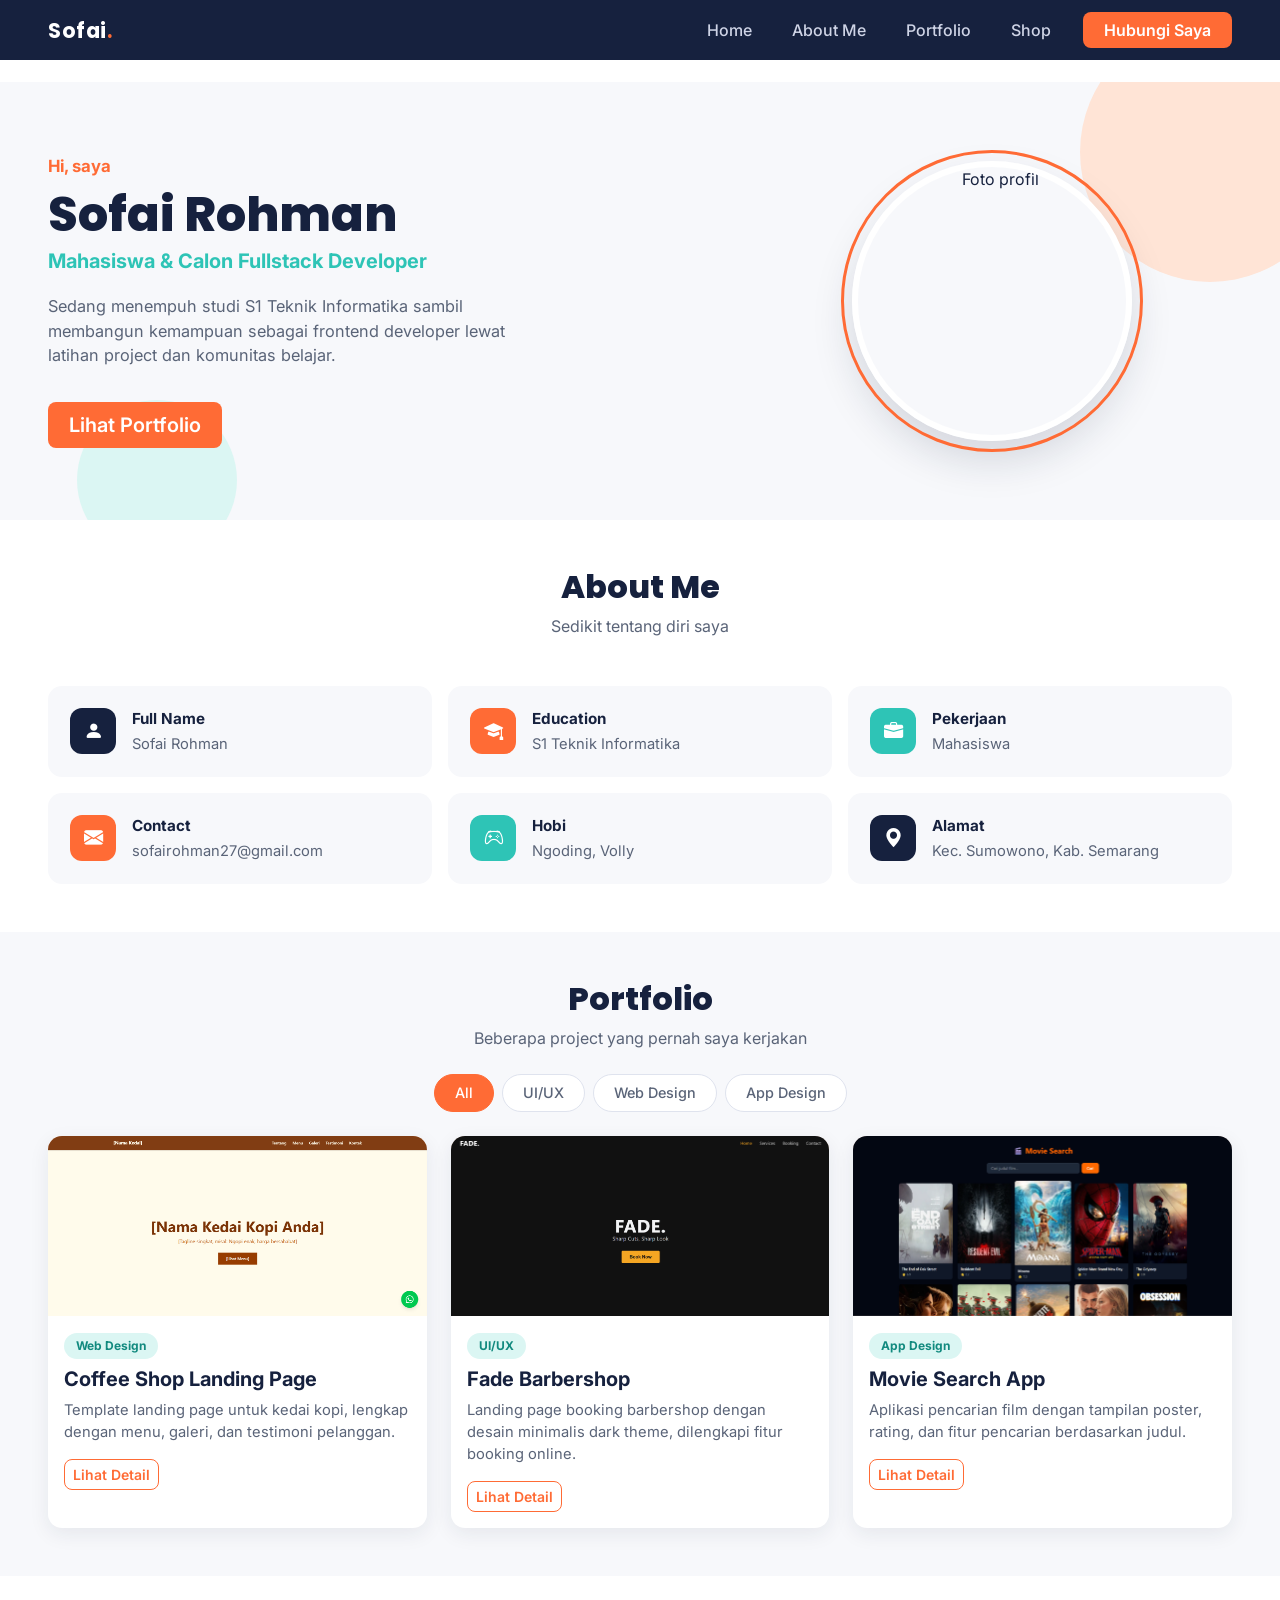
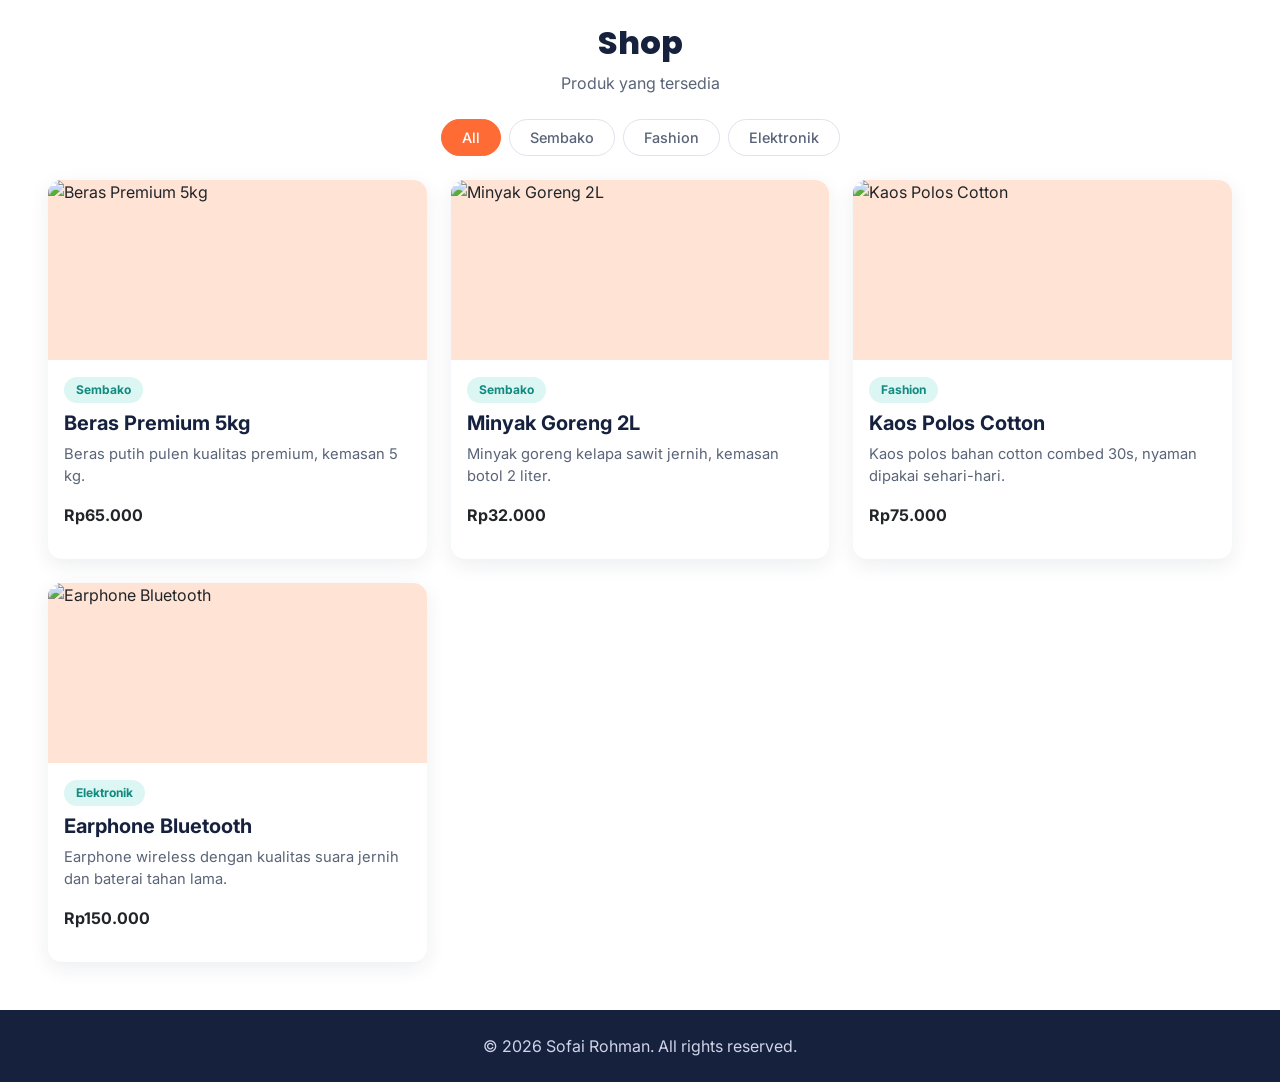
==== Sesi 5-Learn JavaScript Essentials using AI/index.html @ ad138b4f "add: Sesi-05 Learn JavaScript Essentials Using AI" ====
<!doctype html>
<html lang="id">
  <head>
    <meta charset="UTF-8" />
    <meta name="viewport" content="width=device-width, initial-scale=1.0" />

    <!-- Google Fonts -->
    <link rel="preconnect" href="https://fonts.googleapis.com" />
    <link href="https://fonts.googleapis.com/css2?family=Poppins:wght@600;700;800&family=Inter:wght@400;500;600&display=swap" rel="stylesheet" />

    <!-- CSS Bootstrap -->
    <link href="https://cdn.jsdelivr.net/npm/bootstrap@5.3.3/dist/css/bootstrap.min.css" rel="stylesheet" />

    <!-- Icon (Bootstrap Icons, dipakai untuk ikon biodata) -->
    <link rel="stylesheet" href="https://cdn.jsdelivr.net/npm/bootstrap-icons@1.11.3/font/bootstrap-icons.min.css" />

    <!-- Style CSS -->
    <link rel="stylesheet" href="style.css" />
    <title>Profil Biodata</title>
  </head>
  <body>
    <!-- NAVBAR ATAS -->
    <nav class="navbar navbar-expand-lg navbar-dark top-nav">
      <div class="container-fluid px-4 px-lg-5">
        <a class="navbar-brand" href="#hero">Sofai<span>.</span></a>
        <button class="navbar-toggler" type="button" data-bs-toggle="collapse" data-bs-target="#navMenu" aria-controls="navMenu">
          <span class="navbar-toggler-icon"></span>
        </button>
        <div class="collapse navbar-collapse justify-content-end" id="navMenu">
          <ul class="navbar-nav align-items-lg-center gap-lg-2">
            <li class="nav-item">
              <a class="nav-link" href="#hero">Home</a>
            </li>
            <li class="nav-item">
              <a class="nav-link" href="#biodata">About Me</a>
            </li>
            <li class="nav-item">
              <a class="nav-link" href="#portfolio">Portfolio</a>
            </li>
            <li class="nav-item">
              <a class="nav-link" href="#shop">Shop</a>
            </li>
            <li class="nav-item ms-lg-2 mt-2 mt-lg-0">
              <a class="btn-cta" href="mailto:sofairohman27@gmail.com">Hubungi Saya</a>
            </li>
          </ul>
        </div>
      </div>
    </nav>

    <div class="main-content">
      <!-- HERO -->
      <section id="hero" class="container-fluid py-5 px-4 px-lg-5">
        <div class="hero-blob hero-blob-1"></div>
        <div class="hero-blob hero-blob-2"></div>
        <div class="row align-items-center g-4 py-4">
          <div class="col-lg-7">
            <p class="eyebrow mb-2">Hi, saya</p>
            <h1 class="hero-title">Sofai Rohman</h1>
            <p class="hero-role">Mahasiswa &amp; Calon Fullstack Developer</p>
            <p class="hero-desc">Sedang menempuh studi S1 Teknik Informatika sambil membangun kemampuan sebagai frontend developer lewat latihan project dan komunitas belajar.</p>
            <a href="#portfolio" class="btn btn-primary btn-lg mt-2 btn-cta">Lihat Portfolio</a>
          </div>
          <div class="col-lg-5 text-center">
            <div class="hero-photo-wrap mx-auto">
              <img src="https://kabarbaik.co/wp-content/uploads/2024/10/kucing-v.jpeg" alt="Foto profil" class="hero-photo" />
            </div>
          </div>
        </div>
      </section>

      <!-- ABOUT / BIODATA -->
      <section id="biodata" class="container-fluid py-5 px-4 px-lg-5">
        <div class="text-center mb-5">
          <h2>About Me</h2>
          <p class="section-subtitle">Sedikit tentang diri saya</p>
        </div>
        <div class="row g-3">
          <div class="col-md-4">
            <div class="biodata-item">
              <div class="biodata-icon-box icon-navy">
                <i class="bi bi-person-fill"></i>
              </div>
              <div>
                <strong>Full Name</strong>
                <p>Sofai Rohman</p>
              </div>
            </div>
          </div>
          <div class="col-md-4">
            <div class="biodata-item">
              <div class="biodata-icon-box icon-orange">
                <i class="bi bi-mortarboard-fill"></i>
              </div>
              <div>
                <strong>Education</strong>
                <p>S1 Teknik Informatika</p>
              </div>
            </div>
          </div>
          <div class="col-md-4">
            <div class="biodata-item">
              <div class="biodata-icon-box icon-teal">
                <i class="bi bi-briefcase-fill"></i>
              </div>
              <div>
                <strong>Pekerjaan</strong>
                <p>Mahasiswa</p>
              </div>
            </div>
          </div>
          <div class="col-md-4">
            <div class="biodata-item">
              <div class="biodata-icon-box icon-orange">
                <i class="bi bi-envelope-fill"></i>
              </div>
              <div>
                <strong>Contact</strong>
                <p>sofairohman27@gmail.com</p>
              </div>
            </div>
          </div>
          <div class="col-md-4">
            <div class="biodata-item">
              <div class="biodata-icon-box icon-teal">
                <i class="bi bi-controller"></i>
              </div>
              <div>
                <strong>Hobi</strong>
                <p>Ngoding, Volly</p>
              </div>
            </div>
          </div>
          <div class="col-md-4">
            <div class="biodata-item">
              <div class="biodata-icon-box icon-navy">
                <i class="bi bi-geo-alt-fill"></i>
              </div>
              <div>
                <strong>Alamat</strong>
                <p>Kec. Sumowono, Kab. Semarang</p>
              </div>
            </div>
          </div>
        </div>
      </section>

      <!-- PORTFOLIO -->
      <section id="portfolio" class="container-fluid py-5 px-4 px-lg-5">
        <div class="text-center mb-4">
          <h2>Portfolio</h2>
          <p class="section-subtitle">Beberapa project yang pernah saya kerjakan</p>
        </div>

        <div class="d-flex justify-content-center gap-2 flex-wrap mb-4" id="filterTags">
          <span class="tag-pill active" data-filter="all">All</span>
          <span class="tag-pill" data-filter="uiux">UI/UX</span>
          <span class="tag-pill" data-filter="web">Web Design</span>
          <span class="tag-pill" data-filter="app">App Design</span>
        </div>

        <div class="row g-4" id="projectGrid">
          <div class="col-md-4 project-card" data-category="web">
            <div class="card h-100">
              <img src="images/project-1.png" class="card-img-top" alt="Coffee Shop Landing Page" />
              <div class="card-body">
                <span class="badge-tag">Web Design</span>
                <h5 class="card-title mt-2">Coffee Shop Landing Page</h5>
                <p class="card-text">Template landing page untuk kedai kopi, lengkap dengan menu, galeri, dan testimoni pelanggan.</p>
                <button type="button" class="btn btn-outline-accent btn-sm" data-bs-toggle="modal" data-bs-target="#modalProyek1">Lihat Detail</button>
              </div>
            </div>
          </div>
          <div class="col-md-4 project-card" data-category="uiux">
            <div class="card h-100">
              <img src="images/project-2.png" class="card-img-top" alt="Fade Barbershop" />
              <div class="card-body">
                <span class="badge-tag">UI/UX</span>
                <h5 class="card-title mt-2">Fade Barbershop</h5>
                <p class="card-text">Landing page booking barbershop dengan desain minimalis dark theme, dilengkapi fitur booking online.</p>
                <button type="button" class="btn btn-outline-accent btn-sm" data-bs-toggle="modal" data-bs-target="#modalProyek2">Lihat Detail</button>
              </div>
            </div>
          </div>
          <div class="col-md-4 project-card" data-category="app">
            <div class="card h-100">
              <img src="images/project-3.png" class="card-img-top" alt="Movie Search App" />
              <div class="card-body">
                <span class="badge-tag">App Design</span>
                <h5 class="card-title mt-2">Movie Search App</h5>
                <p class="card-text">Aplikasi pencarian film dengan tampilan poster, rating, dan fitur pencarian berdasarkan judul.</p>
                <button type="button" class="btn btn-outline-accent btn-sm" data-bs-toggle="modal" data-bs-target="#modalProyek3">Lihat Detail</button>
              </div>
            </div>
          </div>
        </div>
      </section>

      <!-- SHOP / E-COMMERCE -->
      <section id="shop" class="container-fluid py-5 px-4 px-lg-5">
        <div class="text-center mb-4">
          <h2>Shop</h2>
          <p class="section-subtitle">Produk yang tersedia</p>
        </div>

        <!-- Filter kategori: isi opsinya nanti menyesuaikan kategori di array data produkmu -->
        <div class="d-flex justify-content-center gap-2 flex-wrap mb-4" id="filterProduct">
          <span class="tag-pill active" data-filter="all">All</span>
          <span class="tag-pill" data-filter="Sembako">Sembako</span>
          <span class="tag-pill" data-filter="Fashion">Fashion</span>
          <span class="tag-pill" data-filter="Elektronik">Elektronik</span>
        </div>

        <!-- Kosong sengaja — nanti diisi otomatis oleh JS lewat looping -->
        <div class="row g-4" id="productGrid"></div>
      </section>

      <!-- FOOTER -->
      <footer class="text-center py-4 site-footer">
        <p class="mb-0">&copy; 2026 Sofai Rohman. All rights reserved.</p>
      </footer>
    </div>

    <!-- MODAL PROYEK 1 -->
    <div class="modal fade" id="modalProyek1" tabindex="-1" aria-hidden="true">
      <div class="modal-dialog modal-dialog-centered">
        <div class="modal-content">
          <div class="modal-header">
            <h5 class="modal-title">Coffee Shop Landing Page</h5>
            <button type="button" class="btn-close" data-bs-dismiss="modal"></button>
          </div>
          <div class="modal-body">
            <img src="images/project-1.png" class="img-fluid rounded mb-3" alt="Coffee Shop Landing Page" />
            <p>Template landing page untuk kedai kopi, dibuat dengan HTML, CSS, dan Bootstrap. Fitur utama meliputi navigasi menu, galeri produk, dan bagian testimoni pelanggan.</p>
          </div>
          <div class="modal-footer">
            <button type="button" class="btn btn-secondary" data-bs-dismiss="modal">Tutup</button>
          </div>
        </div>
      </div>
    </div>

    <!-- MODAL PROYEK 2 -->
    <div class="modal fade" id="modalProyek2" tabindex="-1" aria-hidden="true">
      <div class="modal-dialog modal-dialog-centered">
        <div class="modal-content">
          <div class="modal-header">
            <h5 class="modal-title">Fade Barbershop</h5>
            <button type="button" class="btn-close" data-bs-dismiss="modal"></button>
          </div>
          <div class="modal-body">
            <img src="images/project-2.png" class="img-fluid rounded mb-3" alt="Fade Barbershop" />
            <p>Landing page booking barbershop dengan desain minimalis dark theme. Dilengkapi fitur booking online dan navigasi ke halaman layanan.</p>
          </div>
          <div class="modal-footer">
            <button type="button" class="btn btn-secondary" data-bs-dismiss="modal">Tutup</button>
          </div>
        </div>
      </div>
    </div>

    <!-- MODAL PROYEK 3 -->
    <div class="modal fade" id="modalProyek3" tabindex="-1" aria-hidden="true">
      <div class="modal-dialog modal-dialog-centered">
        <div class="modal-content">
          <div class="modal-header">
            <h5 class="modal-title">Movie Search App</h5>
            <button type="button" class="btn-close" data-bs-dismiss="modal"></button>
          </div>
          <div class="modal-body">
            <img src="images/project-3.png" class="img-fluid rounded mb-3" alt="Movie Search App" />
            <p>Aplikasi pencarian film dengan tampilan poster, rating, dan fitur pencarian berdasarkan judul film.</p>
          </div>
          <div class="modal-footer">
            <button type="button" class="btn btn-secondary" data-bs-dismiss="modal">Tutup</button>
          </div>
        </div>
      </div>
    </div>

    <!-- JS Bootstrap -->
    <script src="https://cdn.jsdelivr.net/npm/bootstrap@5.3.3/dist/js/bootstrap.bundle.min.js"></script>

    <!-- Filter Portfolio -->
    <script>
      // 1. Taruh array dataProduk di sini (nama, harga, deskripsi, gambar, kategori)
      const dataProduk = [
        {
          nama: "Beras Premium 5kg",
          harga: 65000,
          deskripsi: "Beras putih pulen kualitas premium, kemasan 5 kg.",
          gambar: "https://images.unsplash.com/photo-1586201375761-83865001e31c?w=400",
          kategori: "Sembako",
        },
        {
          nama: "Minyak Goreng 2L",
          harga: 32000,
          deskripsi: "Minyak goreng kelapa sawit jernih, kemasan botol 2 liter.",
          gambar: "https://images.unsplash.com/photo-1474979266404-7eaacbcd87c5?w=400",
          kategori: "Sembako",
        },
        {
          nama: "Kaos Polos Cotton",
          harga: 75000,
          deskripsi: "Kaos polos bahan cotton combed 30s, nyaman dipakai sehari-hari.",
          gambar: "https://images.unsplash.com/photo-1521572163474-6864f9cf17ab?w=400",
          kategori: "Fashion",
        },
        {
          nama: "Earphone Bluetooth",
          harga: 150000,
          deskripsi: "Earphone wireless dengan kualitas suara jernih dan baterai tahan lama.",
          gambar: "https://images.unsplash.com/photo-1590658268037-6bf12165a8df?w=400",
          kategori: "Elektronik",
        },
      ];

      // 2. Buat fungsi renderProducts(list) yang loop dan isi ke #productGrid
      function renderProducts(list) {
        const grid = document.getElementById("productGrid");
        grid.innerHTML = ""; // kosongkan dulu biar gak numpuk

        list.forEach((p) => {
          const cardHTML = `
      <div class="col-md-4 product-card" data-category="${p.kategori}">
        <div class="card h-100">
          <img src="${p.gambar}" class="card-img-top" alt="${p.nama}" />
          <div class="card-body">
            <span class="badge-tag">${p.kategori}</span>
            <h5 class="card-title mt-2">${p.nama}</h5>
            <p class="card-text">${p.deskripsi}</p>
            <p class="fw-bold">Rp${p.harga.toLocaleString("id-ID")}</p>
          </div>
        </div>
      </div>
    `;
          grid.insertAdjacentHTML("beforeend", cardHTML);
        });
      }

      // 3. Buat fungsi filterProducts(kategori) yang pakai .filter() lalu panggil renderProducts() lagi
      function filterProducts(kategori) {
        if (kategori === "all") {
          renderProducts(dataProduk);
        } else {
          const hasilFilter = dataProduk.filter((p) => p.kategori === kategori);
          renderProducts(hasilFilter);
        }
      }

      // hubungkan ke tombol filter
      const filterProductTags = document.querySelectorAll("#filterProduct .tag-pill");

      filterProductTags.forEach((tag) => {
        tag.addEventListener("click", () => {
          filterProductTags.forEach((t) => t.classList.remove("active"));
          tag.classList.add("active");

          const kategori = tag.getAttribute("data-filter");
          filterProducts(kategori);
        });
      });

      // 4. Panggil renderProducts(dataProduk) di akhir supaya tampil pertama kali
      renderProducts(dataProduk);

      const filterTags = document.querySelectorAll("#filterTags .tag-pill");
      const projectCards = document.querySelectorAll(".project-card");

      filterTags.forEach((tag) => {
        tag.addEventListener("click", () => {
          filterTags.forEach((t) => t.classList.remove("active"));
          tag.classList.add("active");

          const filter = tag.getAttribute("data-filter");
          projectCards.forEach((card) => {
            if (filter === "all" || card.getAttribute("data-category") === filter) {
              card.style.display = "";
            } else {
              card.style.display = "none";
            }
          });
        });
      });
    </script>
  </body>
</html>
---- Sesi 5-Learn JavaScript Essentials using AI/style.css ----
:root {
  --navy: #16213e;
  --navy-soft: #1f2c4d;
  --orange: #ff6b35;
  --orange-soft: #ffe4d6;
  --teal: #2ec4b6;
  --teal-soft: #dbf6f3;
  --slate: #5a6478;
  --bg-soft: #f7f8fb;
  --white: #ffffff;
}

* {
  margin: 0;
  padding: 0;
  box-sizing: border-box;
}

body {
  font-family: "Inter", Arial, sans-serif;
  color: var(--navy);
  background-color: var(--white);
}

h1, h2, h3, h4, .navbar-brand {
  font-family: "Poppins", "Inter", Arial, sans-serif;
}

a {
  text-decoration: none;
}

/* ===== NAVBAR (TOP, HORIZONTAL) ===== */
.top-nav {
  background-color: var(--navy);
  position: fixed;
  top: 0;
  left: 0;
  width: 100%;
  z-index: 500;
  padding: 0.6rem 0;
}

.navbar-brand {
  color: #fff !important;
  font-weight: 700;
  font-size: 1.3rem;
  letter-spacing: 0.5px;
}

.navbar-brand span {
  color: var(--orange);
}

.top-nav .nav-link {
  color: #cfd4e6;
  font-weight: 500;
  padding: 0.5rem 1rem !important;
  transition: color 0.2s;
}

.top-nav .nav-link:hover {
  color: #fff;
}

.btn-cta {
  background-color: var(--orange);
  color: #fff;
  border: none;
  padding: 0.5rem 1.3rem;
  border-radius: 8px;
  font-weight: 600;
  transition: background-color 0.2s, transform 0.2s;
}

.btn-cta:hover {
  background-color: #e85a2a;
  color: #fff;
  transform: translateY(-1px);
}

.main-content {
  padding-top: 82px;
}

/* ===== HERO ===== */
#hero {
  background-color: var(--bg-soft);
  position: relative;
  overflow: hidden;
}

.eyebrow {
  color: var(--orange);
  font-weight: 700;
  font-size: 1.05rem;
  margin-bottom: 6px;
}

.hero-title {
  font-size: 3rem;
  font-weight: 800;
  color: var(--navy);
  margin-bottom: 4px;
  line-height: 1.15;
}

.hero-role {
  color: var(--teal);
  font-weight: 700;
  font-size: 1.25rem;
  margin-bottom: 18px;
}

.hero-desc {
  color: var(--slate);
  max-width: 46ch;
  margin-bottom: 26px;
  font-size: 1.02rem;
}

.hero-photo-wrap {
  width: 280px;
  height: 280px;
  border-radius: 50%;
  border: 6px solid var(--white);
  outline: 3px solid var(--orange);
  outline-offset: 8px;
  overflow: hidden;
  box-shadow: 0 20px 40px rgba(22, 33, 62, 0.15);
}

.hero-photo {
  width: 100%;
  height: 100%;
  object-fit: cover;
  display: block;
}

.hero-blob {
  position: absolute;
  border-radius: 50%;
  z-index: 0;
}

.hero-blob-1 {
  width: 260px;
  height: 260px;
  background: var(--orange-soft);
  top: -60px;
  right: -60px;
}

.hero-blob-2 {
  width: 160px;
  height: 160px;
  background: var(--teal-soft);
  bottom: -40px;
  left: 6%;
}

#hero .row {
  position: relative;
  z-index: 1;
}

/* ===== SECTION HEADINGS ===== */
section h2 {
  color: var(--navy);
  font-weight: 800;
  font-size: 2rem;
}

.section-subtitle {
  color: var(--slate);
  margin-top: 6px;
}

/* ===== ABOUT / BIODATA ===== */
.biodata-item {
  background-color: var(--bg-soft);
  padding: 22px;
  border-radius: 14px;
  display: flex;
  align-items: flex-start;
  gap: 16px;
  height: 100%;
  transition: transform 0.2s, box-shadow 0.2s;
}

.biodata-item:hover {
  transform: translateY(-3px);
  box-shadow: 0 12px 24px rgba(22, 33, 62, 0.08);
}

.biodata-icon-box {
  width: 46px;
  height: 46px;
  min-width: 46px;
  border-radius: 12px;
  display: flex;
  align-items: center;
  justify-content: center;
  font-size: 1.2rem;
  color: #fff;
}

.icon-navy { background-color: var(--navy); }
.icon-orange { background-color: var(--orange); }
.icon-teal { background-color: var(--teal); }

.biodata-item strong {
  color: var(--navy);
  display: block;
  margin-bottom: 2px;
  font-size: 0.95rem;
}

.biodata-item p {
  color: var(--slate);
  margin-bottom: 0;
  font-size: 0.92rem;
}

/* ===== PORTFOLIO ===== */
#portfolio {
  background-color: var(--bg-soft);
}

.tag-pill {
  display: inline-block;
  padding: 7px 20px;
  border-radius: 999px;
  border: 1px solid #dfe3ee;
  background-color: #fff;
  color: var(--slate);
  font-size: 0.9rem;
  font-weight: 500;
  cursor: pointer;
  transition: background-color 0.2s, color 0.2s, border-color 0.2s;
}

.tag-pill.active,
.tag-pill:hover {
  background-color: var(--orange);
  border-color: var(--orange);
  color: #fff;
}

.badge-tag {
  display: inline-block;
  background-color: var(--teal-soft);
  color: #128a7f;
  font-size: 0.75rem;
  font-weight: 700;
  padding: 4px 12px;
  border-radius: 999px;
}

.card {
  border: none;
  box-shadow: 0 6px 20px rgba(22, 33, 62, 0.08);
  border-radius: 14px;
  overflow: hidden;
  background-color: #fff;
}

.card-img-top {
  height: 180px;
  object-fit: cover;
  background-color: var(--orange-soft);
}

.card-title {
  font-weight: 700;
  color: var(--navy);
}

.card-text {
  color: var(--slate);
  font-size: 0.92rem;
}

.btn-outline-accent {
  color: var(--orange);
  border: 1.5px solid var(--orange);
  border-radius: 8px;
  background: transparent;
  font-weight: 600;
}

.btn-outline-accent:hover {
  background-color: var(--orange);
  color: #fff;
}

/* ===== FOOTER ===== */
.site-footer {
  background-color: var(--navy);
  color: #cfd4e6;
}

/* ===== RESPONSIVE ===== */
@media (max-width: 991px) {
  .top-nav .navbar-collapse {
    background-color: var(--navy-soft);
    margin-top: 10px;
    padding: 10px 20px 16px;
    border-radius: 10px;
  }

  .top-nav .navbar-nav {
    align-items: center;
    text-align: center;
  }

  .top-nav .nav-item {
    width: 100%;
  }

  .top-nav .nav-link {
    width: 100%;
  }

  .top-nav .btn-cta {
    display: inline-block;
    width: auto;
  }

  .hero-title {
    font-size: 2.3rem;
  }

  .hero-photo-wrap {
    width: 200px;
    height: 200px;
    margin-top: 30px;
  }

  #hero {
    text-align: center;
  }

  .hero-desc {
    margin-left: auto;
    margin-right: auto;
  }
}
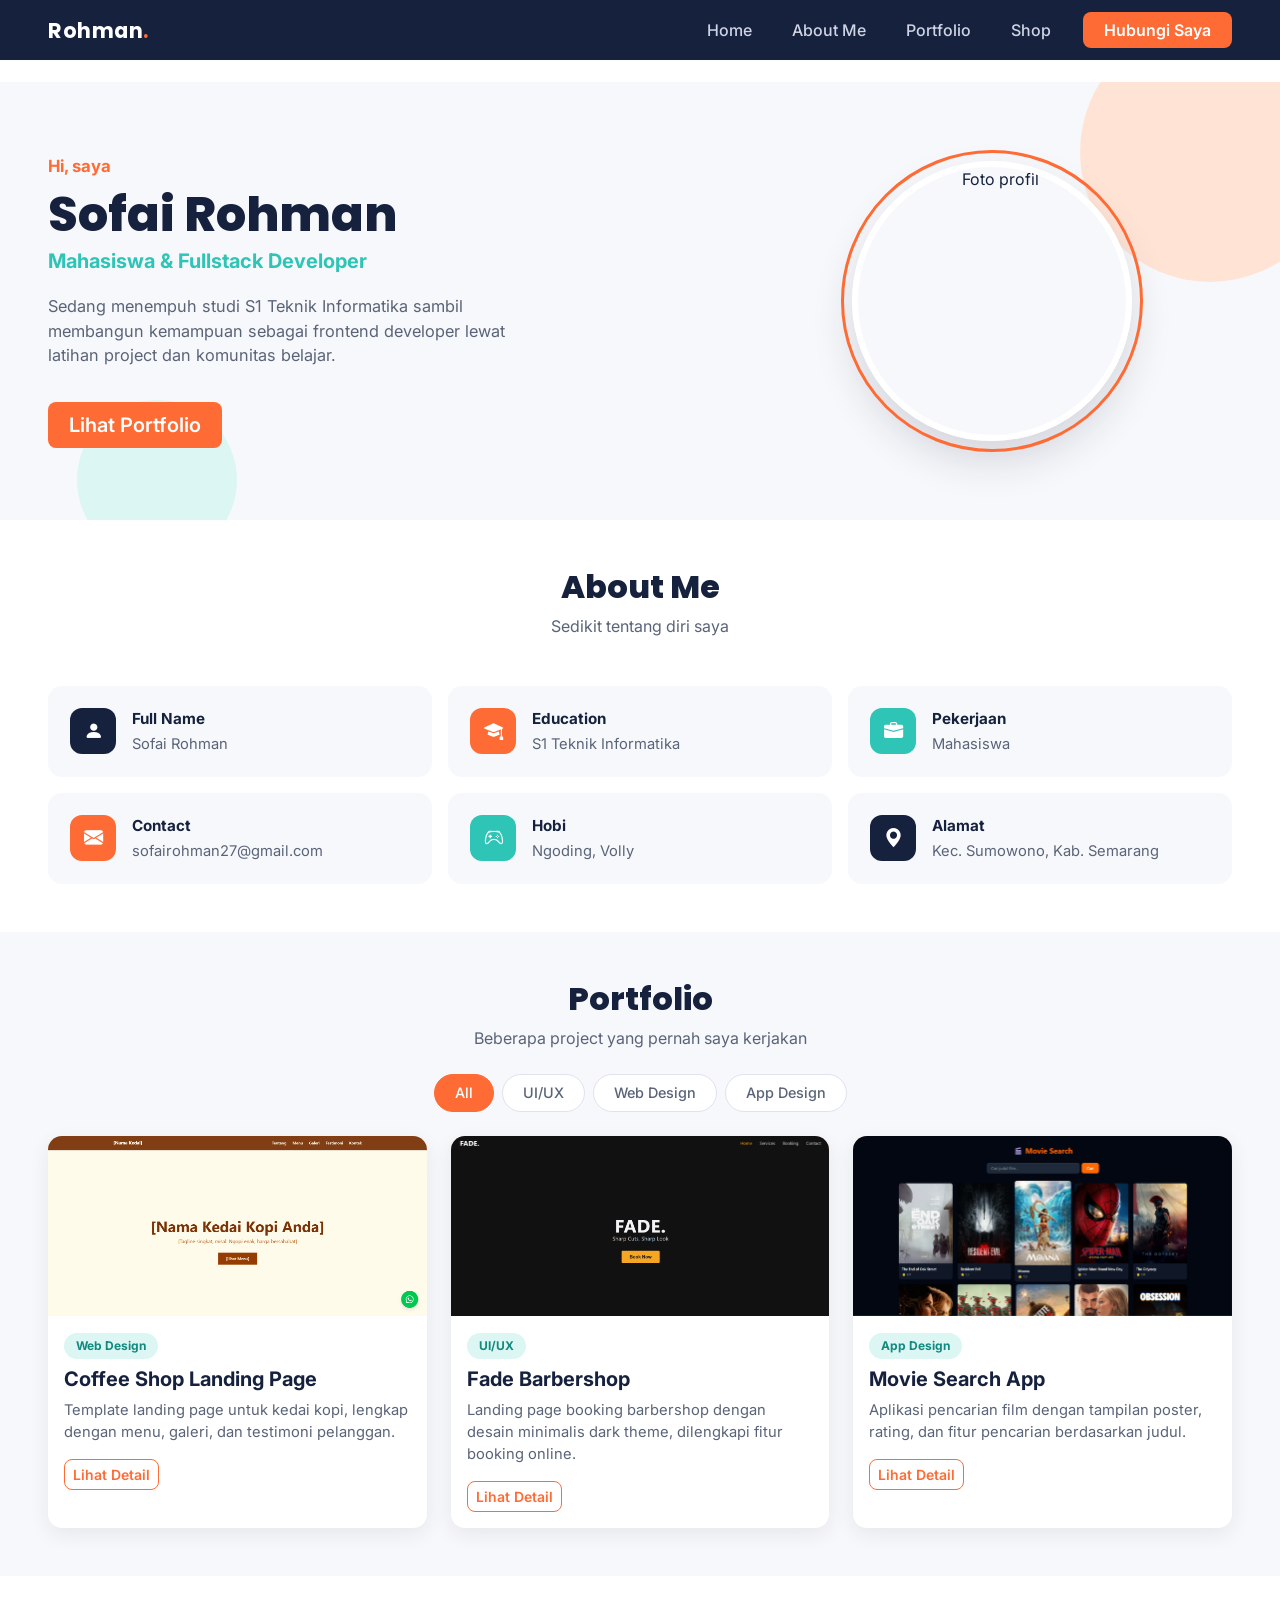
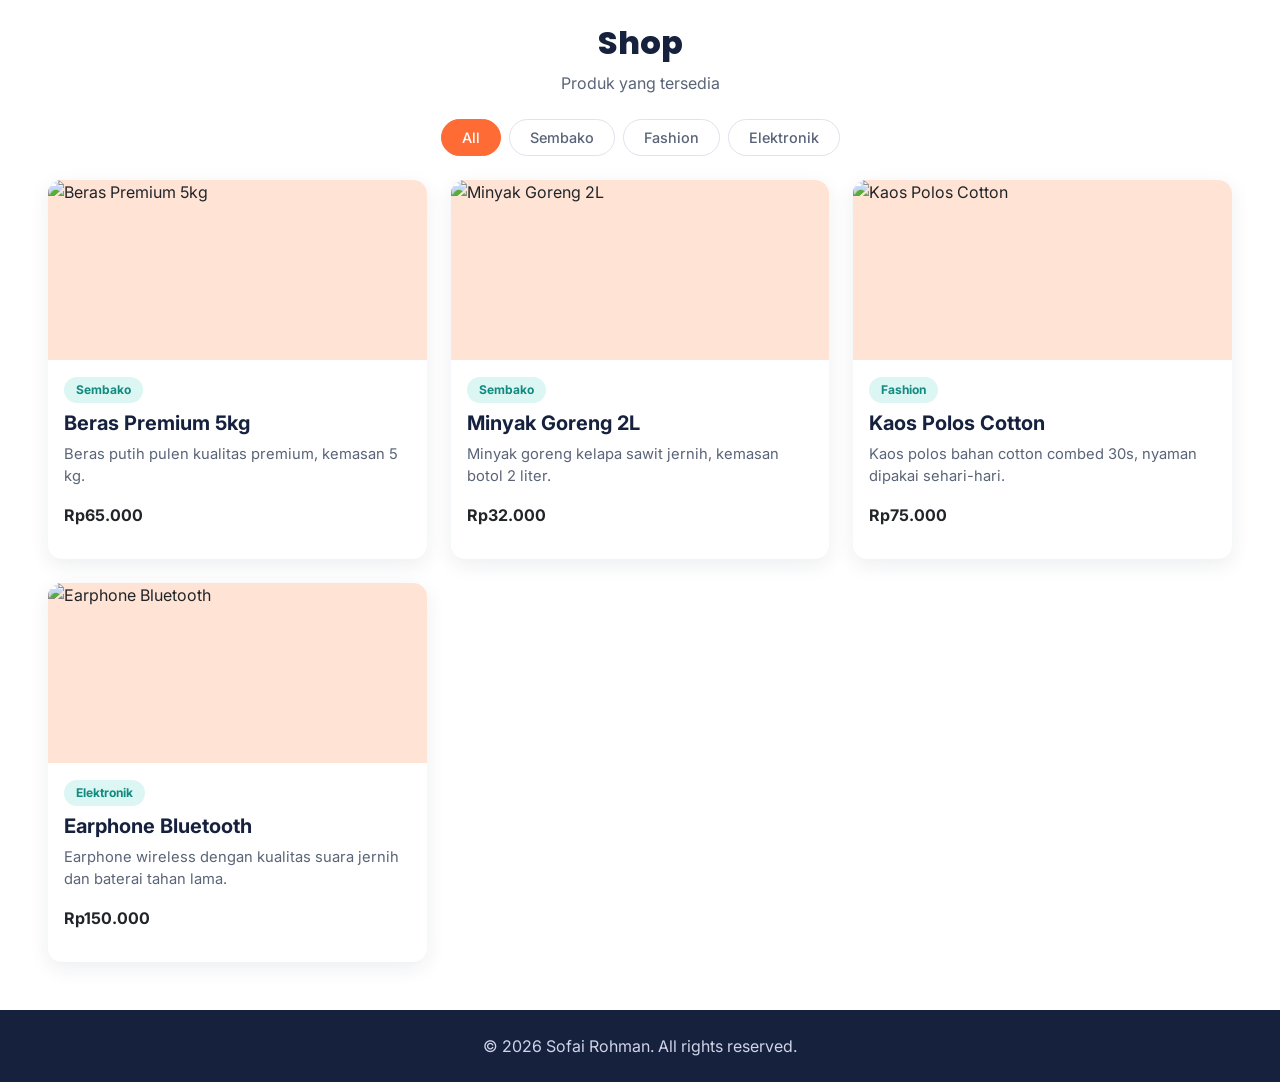
==== commit 7da113ae: "add: Sesi-05 Learn JavaScript Essential Using AI" ====
--- a/Sesi 5-Learn JavaScript Essentials using AI/index.html
+++ b/Sesi 5-Learn JavaScript Essentials using AI/index.html
@@ -22,7 +22,7 @@
     <!-- NAVBAR ATAS -->
     <nav class="navbar navbar-expand-lg navbar-dark top-nav">
       <div class="container-fluid px-4 px-lg-5">
-        <a class="navbar-brand" href="#hero">Sofai<span>.</span></a>
+        <a class="navbar-brand" href="#hero">Rohman<span>.</span></a>
         <button class="navbar-toggler" type="button" data-bs-toggle="collapse" data-bs-target="#navMenu" aria-controls="navMenu">
           <span class="navbar-toggler-icon"></span>
         </button>
@@ -57,7 +57,7 @@
           <div class="col-lg-7">
             <p class="eyebrow mb-2">Hi, saya</p>
             <h1 class="hero-title">Sofai Rohman</h1>
-            <p class="hero-role">Mahasiswa &amp; Calon Fullstack Developer</p>
+            <p class="hero-role">Mahasiswa &amp; Fullstack Developer</p>
             <p class="hero-desc">Sedang menempuh studi S1 Teknik Informatika sambil membangun kemampuan sebagai frontend developer lewat latihan project dan komunitas belajar.</p>
             <a href="#portfolio" class="btn btn-primary btn-lg mt-2 btn-cta">Lihat Portfolio</a>
           </div>
